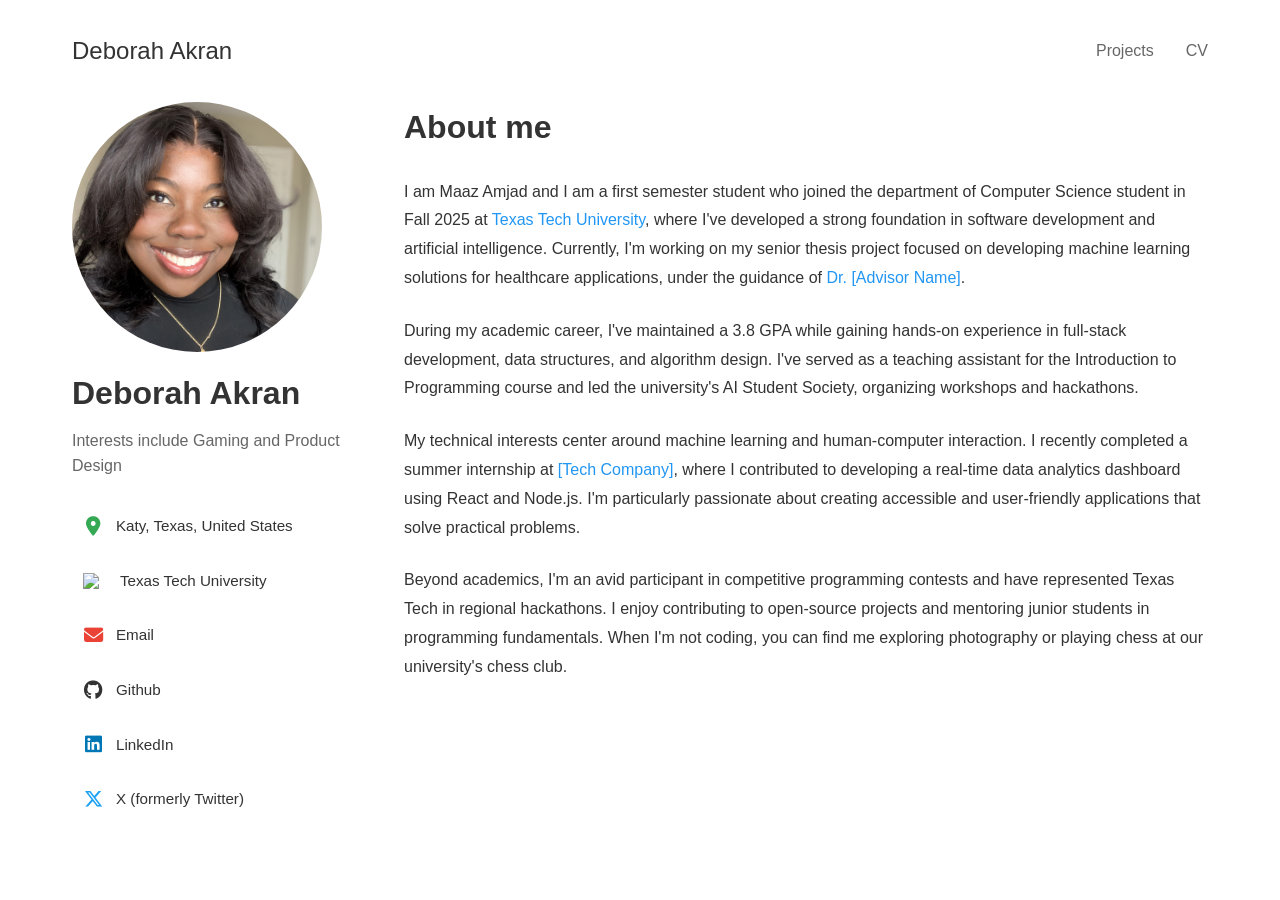
==== index.html @ 0fe55795 "Updated Profile Pic, and updated Resume" ====
<!DOCTYPE html>
<html lang="en">
<head>
    <meta charset="UTF-8">
    <meta name="viewport" content="width=device-width, initial-scale=1.0">
    <title>Deborah Akran - Academic Profile</title>
    <link rel="stylesheet" href="https://cdnjs.cloudflare.com/ajax/libs/font-awesome/6.4.2/css/all.min.css">
    <style>
        * {
            margin: 0;
            padding: 0;
            box-sizing: border-box;
            font-family: 'Segoe UI', Tahoma, Geneva, Verdana, sans-serif;
        }

        body {
            background-color: #ffffff;
            color: #333;
            line-height: 1.6;
        }

        .container {
            max-width: 1200px;
            margin: 0 auto;
            padding: 2rem;
        }

        nav {
            display: flex;
            justify-content: space-between;
            align-items: center;
            margin-bottom: 2rem;
        }

        .name-title {
            font-size: 1.5rem;
            color: #333;
            text-decoration: none;
        }

        .nav-links {
            display: flex;
            gap: 2rem;
        }

        .nav-links a {
            text-decoration: none;
            color: #666;
            transition: color 0.3s;
        }

        .nav-links a:hover {
            color: #2196F3;
        }

        .profile-section {
            display: grid;
            grid-template-columns: 300px 1fr;
            gap: 2rem;
            margin-bottom: 2rem;
        }

        .profile-sidebar {
            display: flex;
            flex-direction: column;
            gap: 0.5rem;
        }

        .profile-image {
            width: 250px;
            height: 250px;
            border-radius: 50%;
            object-fit: cover;
            margin-bottom: 0.5rem;
        }

        .profile-info h1 {
            font-size: 2rem;
            margin-bottom: 0.5rem;
        }

        .interests {
            color: #666;
            margin-bottom: 1rem;
        }

        .social-links {
            display: flex;
            flex-direction: column;
            gap: 0.5rem;
        }

        .social-link {
            text-decoration: none;
            color: #333;
            display: flex;
            align-items: center;
            gap: 0.8rem;
            padding: 0.7rem;
            transition: all 0.3s ease;
            border-radius: 8px;
            font-size: 0.95rem;
        }

        .social-link i {
            width: 20px;
            text-align: center;
            font-size: 1.2rem;
        }

        .ttu-logo {
            width: 16px; /* Smaller logo size */
            height: 16px;
            margin-right: 0.5rem;
        }

        /* Colorful icons */
        .social-link.linkedin i {
            color: #0077b5;
        }

        .social-link.github i {
            color: #333;
        }

        .social-link.twitter i {
            color: #1DA1F2;
        }

        .social-link.email i {
            color: #EA4335;
        }

        .social-link.university i {
            color: #cc0000;
        }

        .social-link.location i {
            color: #34a853;
        }

        /* Hover effects */
        .social-link:hover {
            transform: translateX(5px);
            background-color: #f8f9fa;
        }

        .social-link.linkedin:hover {
            background-color: #e6f3f9;
        }

        .social-link.github:hover {
            background-color: #f6f8fa;
        }

        .social-link.twitter:hover {
            background-color: #e8f5fd;
        }

        .social-link.email:hover {
            background-color: #fef2f2;
        }

        .social-link.university:hover {
            background-color: #fff5f5;
        }

        .social-link.location:hover {
            background-color: #f2f8f4;
        }

        .main-content h2 {
            font-size: 2rem;
            color: #333;
            margin-bottom: 1.5rem;
        }

        .content-block {
            margin-bottom: 1.5rem;
            line-height: 1.8;
        }

        .highlight-link {
            color: #2196F3;
            text-decoration: none;
            transition: color 0.3s;
        }

        .highlight-link:hover {
            text-decoration: underline;
            color: #1976D2;
        }

        .content-block p {
            margin-bottom: 1rem;
        }

        @media (max-width: 768px) {
            .profile-section {
                grid-template-columns: 1fr;
            }

            .profile-sidebar {
                align-items: center;
                text-align: center;
            }

            .nav-links {
                display: none;
            }

            .social-link {
                justify-content: center;
            }
        }
    </style>
</head>
<body>
    <div class="container">
        <nav>
            <a href="index.html" class="name-title">Deborah Akran</a>
            <div class="nav-links">
                <a href="projects.html">Projects</a>
                <a href="files/AkranDeborahRes.pdf" target="_blank">CV</a>
            </div>
        </nav>

        <div class="profile-section">
            <div class="profile-sidebar">
                <img src="images/linkedinheadshot.png" alt="Profile Picture" class="profile-image">
                <h1>Deborah Akran</h1>
                <p class="interests">Interests include Gaming and Product Design</p>
                <div class="social-links">
                    <a href="#" class="social-link location">
                        <i class="fas fa-map-marker-alt"></i>
                        Katy, Texas, United States
                    </a>
                    <a href="https://www.ttu.edu" class="social-link university" target="_blank">
                        <img src="images/logo.png" alt="TTU Logo" class="ttu-logo">
                        Texas Tech University
                    </a>
                    <a href="mailto:maaz.amjad@ttu.edu" class="social-link email">
                        <i class="fas fa-envelope"></i>
                        Email
                    </a>
                    <a href="https://github.com/MaazAmjad" class="social-link github" target="_blank">
                        <i class="fab fa-github"></i>
                        Github
                    </a>
                    <a href="https://www.linkedin.com/in/maazmjad/" class="social-link linkedin" target="_blank">
                        <i class="fab fa-linkedin"></i>
                        LinkedIn
                    </a>
                    <a href="https://x.com/MaazAmjad13" class="social-link twitter" target="_blank">
                        <i class="fab fa-x-twitter"></i>
                        X (formerly Twitter)
                    </a>
                </div>
            </div>

            <div class="main-content">
                <h2>About me</h2>
                <div class="content-block">
                    <p> I am Maaz Amjad and I am a  first semester student who joined the department of Computer Science student in Fall 2025 at <a href="https://www.ttu.edu" class="highlight-link" target="_blank">Texas Tech University</a>, where I've developed a strong foundation in software development and artificial intelligence. Currently, I'm working on my senior thesis project focused on developing machine learning solutions for healthcare applications, under the guidance of <a href="#" class="highlight-link">Dr. [Advisor Name]</a>.</p>
                </div>

                <div class="content-block">
                    <p>During my academic career, I've maintained a 3.8 GPA while gaining hands-on experience in full-stack development, data structures, and algorithm design. I've served as a teaching assistant for the Introduction to Programming course and led the university's AI Student Society, organizing workshops and hackathons.</p>
                </div>

                <div class="content-block">
                    <p>My technical interests center around machine learning and human-computer interaction. I recently completed a summer internship at <a href="#" class="highlight-link">[Tech Company]</a>, where I contributed to developing a real-time data analytics dashboard using React and Node.js. I'm particularly passionate about creating accessible and user-friendly applications that solve practical problems.</p>
                </div>

                <div class="content-block">
                    <p>Beyond academics, I'm an avid participant in competitive programming contests and have represented Texas Tech in regional hackathons. I enjoy contributing to open-source projects and mentoring junior students in programming fundamentals. When I'm not coding, you can find me exploring photography or playing chess at our university's chess club.</p>
                </div>
            </div>
        </div>
    </div>
</body>
</html>
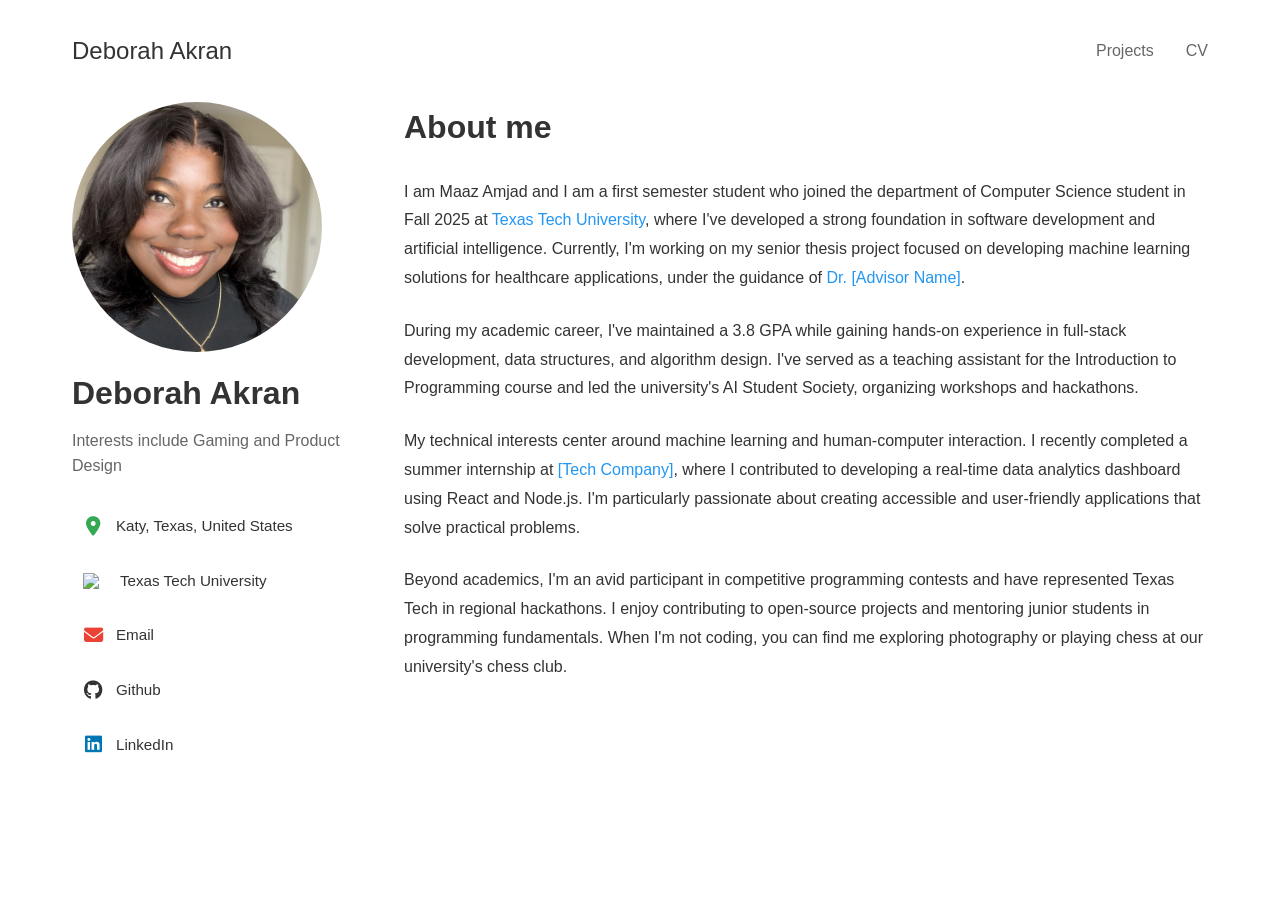
==== commit 1818541d: "Changed link to Github, also removed X" ====
--- a/index.html
+++ b/index.html
@@ -239,21 +239,17 @@
                         <img src="images/logo.png" alt="TTU Logo" class="ttu-logo">
                         Texas Tech University
                     </a>
-                    <a href="mailto:maaz.amjad@ttu.edu" class="social-link email">
+                    <a href="mailto:deborahakran00@gmail.com" class="social-link email" target="_blank">
                         <i class="fas fa-envelope"></i>
                         Email
                     </a>
-                    <a href="https://github.com/MaazAmjad" class="social-link github" target="_blank">
+                    <a href="https://github.com/deborah313" class="social-link github" target="_blank">
                         <i class="fab fa-github"></i>
                         Github
                     </a>
                     <a href="https://www.linkedin.com/in/maazmjad/" class="social-link linkedin" target="_blank">
                         <i class="fab fa-linkedin"></i>
                         LinkedIn
-                    </a>
-                    <a href="https://x.com/MaazAmjad13" class="social-link twitter" target="_blank">
-                        <i class="fab fa-x-twitter"></i>
-                        X (formerly Twitter)
                     </a>
                 </div>
             </div>
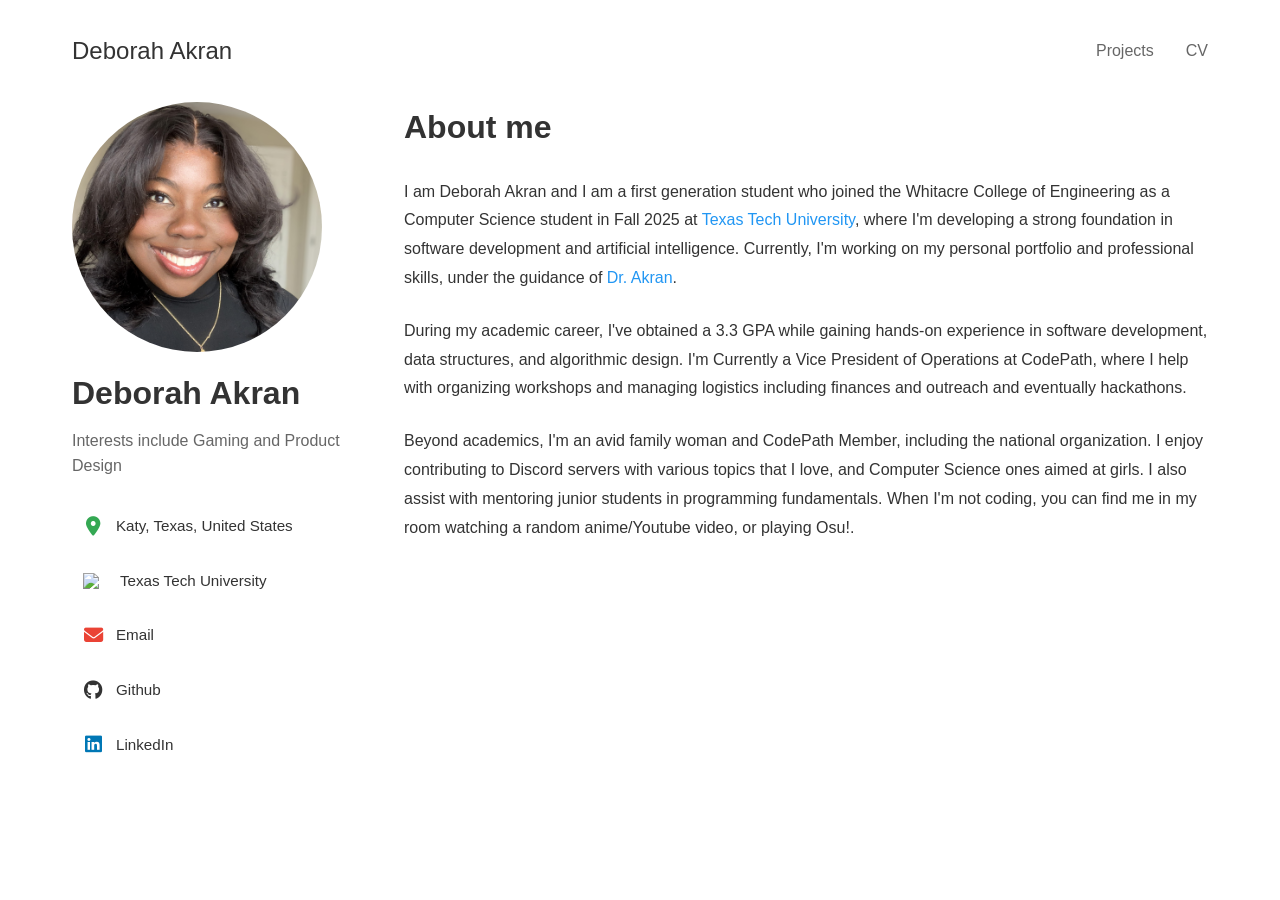
==== commit 982afae3: "Updated Linkedin link and updated the About Me section" ====
--- a/index.html
+++ b/index.html
@@ -247,7 +247,7 @@
                         <i class="fab fa-github"></i>
                         Github
                     </a>
-                    <a href="https://www.linkedin.com/in/maazmjad/" class="social-link linkedin" target="_blank">
+                    <a href="https://www.linkedin.com/in/deborah-akran/" class="social-link linkedin" target="_blank">
                         <i class="fab fa-linkedin"></i>
                         LinkedIn
                     </a>
@@ -257,19 +257,22 @@
             <div class="main-content">
                 <h2>About me</h2>
                 <div class="content-block">
-                    <p> I am Maaz Amjad and I am a  first semester student who joined the department of Computer Science student in Fall 2025 at <a href="https://www.ttu.edu" class="highlight-link" target="_blank">Texas Tech University</a>, where I've developed a strong foundation in software development and artificial intelligence. Currently, I'm working on my senior thesis project focused on developing machine learning solutions for healthcare applications, under the guidance of <a href="#" class="highlight-link">Dr. [Advisor Name]</a>.</p>
+                    <p> I am Deborah Akran and I am a  first generation student who joined the Whitacre College of Engineering as a 
+                        Computer Science student in Fall 2025 at <a href="https://www.ttu.edu" class="highlight-link" target="_blank">Texas Tech University</a>, where I'm developing a strong foundation in software development and artificial intelligence. 
+                        Currently, I'm working on my personal portfolio and professional skills, under the guidance of <a href="#" class="highlight-link">Dr. Akran</a>.</p>
                 </div>
 
                 <div class="content-block">
-                    <p>During my academic career, I've maintained a 3.8 GPA while gaining hands-on experience in full-stack development, data structures, and algorithm design. I've served as a teaching assistant for the Introduction to Programming course and led the university's AI Student Society, organizing workshops and hackathons.</p>
+                    <p>During my academic career, I've obtained a 3.3 GPA while gaining hands-on experience 
+                        in software development, data structures, and algorithmic design. I'm Currently a Vice President of Operations at CodePath,
+                        where I help with organizing workshops and managing logistics including finances and outreach and eventually hackathons.</p>
                 </div>
 
                 <div class="content-block">
-                    <p>My technical interests center around machine learning and human-computer interaction. I recently completed a summer internship at <a href="#" class="highlight-link">[Tech Company]</a>, where I contributed to developing a real-time data analytics dashboard using React and Node.js. I'm particularly passionate about creating accessible and user-friendly applications that solve practical problems.</p>
-                </div>
-
-                <div class="content-block">
-                    <p>Beyond academics, I'm an avid participant in competitive programming contests and have represented Texas Tech in regional hackathons. I enjoy contributing to open-source projects and mentoring junior students in programming fundamentals. When I'm not coding, you can find me exploring photography or playing chess at our university's chess club.</p>
+                    <p>Beyond academics, I'm an avid family woman and CodePath Member, including the national organization. I enjoy contributing to Discord servers with various topics that
+                        I love, and Computer Science ones aimed at girls. I also assist with mentoring junior students in 
+                        programming fundamentals. When I'm not coding, you can find me in my room watching a random anime/Youtube video, or 
+                        playing Osu!.</p>
                 </div>
             </div>
         </div>
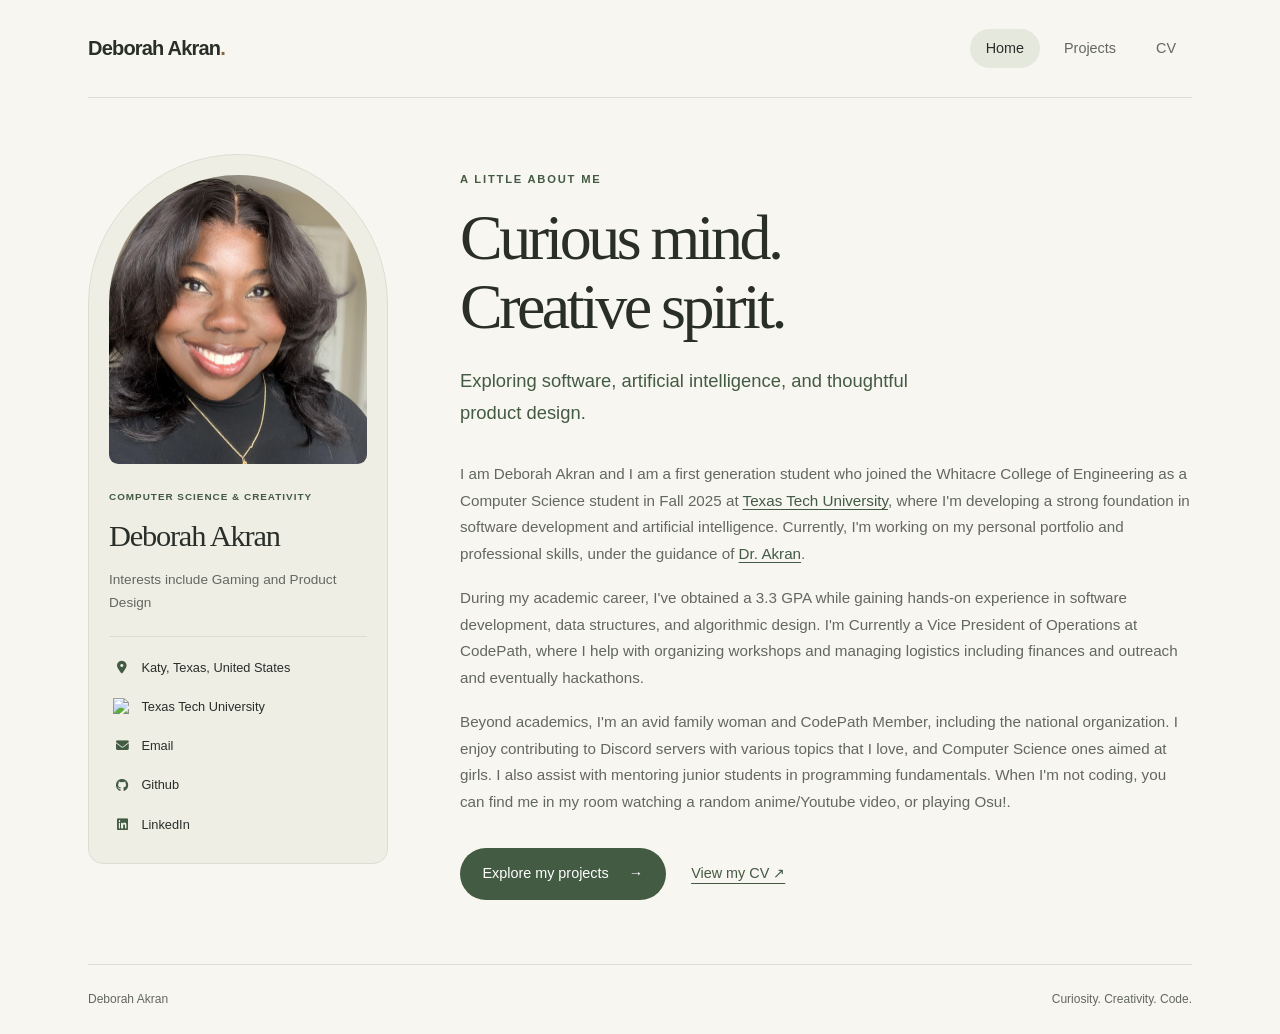
==== commit cb502b01: "Refresh portfolio styling and add home navigation" ====
--- a/index.html
+++ b/index.html
@@ -1,283 +1,79 @@
-<!DOCTYPE html>
-<html lang="en">
-<head>
-    <meta charset="UTF-8">
-    <meta name="viewport" content="width=device-width, initial-scale=1.0">
-    <title>Deborah Akran - Academic Profile</title>
-    <link rel="stylesheet" href="https://cdnjs.cloudflare.com/ajax/libs/font-awesome/6.4.2/css/all.min.css">
-    <style>
-        * {
-            margin: 0;
-            padding: 0;
-            box-sizing: border-box;
-            font-family: 'Segoe UI', Tahoma, Geneva, Verdana, sans-serif;
-        }
-
-        body {
-            background-color: #ffffff;
-            color: #333;
-            line-height: 1.6;
-        }
-
-        .container {
-            max-width: 1200px;
-            margin: 0 auto;
-            padding: 2rem;
-        }
-
-        nav {
-            display: flex;
-            justify-content: space-between;
-            align-items: center;
-            margin-bottom: 2rem;
-        }
-
-        .name-title {
-            font-size: 1.5rem;
-            color: #333;
-            text-decoration: none;
-        }
-
-        .nav-links {
-            display: flex;
-            gap: 2rem;
-        }
-
-        .nav-links a {
-            text-decoration: none;
-            color: #666;
-            transition: color 0.3s;
-        }
-
-        .nav-links a:hover {
-            color: #2196F3;
-        }
-
-        .profile-section {
-            display: grid;
-            grid-template-columns: 300px 1fr;
-            gap: 2rem;
-            margin-bottom: 2rem;
-        }
-
-        .profile-sidebar {
-            display: flex;
-            flex-direction: column;
-            gap: 0.5rem;
-        }
-
-        .profile-image {
-            width: 250px;
-            height: 250px;
-            border-radius: 50%;
-            object-fit: cover;
-            margin-bottom: 0.5rem;
-        }
-
-        .profile-info h1 {
-            font-size: 2rem;
-            margin-bottom: 0.5rem;
-        }
-
-        .interests {
-            color: #666;
-            margin-bottom: 1rem;
-        }
-
-        .social-links {
-            display: flex;
-            flex-direction: column;
-            gap: 0.5rem;
-        }
-
-        .social-link {
-            text-decoration: none;
-            color: #333;
-            display: flex;
-            align-items: center;
-            gap: 0.8rem;
-            padding: 0.7rem;
-            transition: all 0.3s ease;
-            border-radius: 8px;
-            font-size: 0.95rem;
-        }
-
-        .social-link i {
-            width: 20px;
-            text-align: center;
-            font-size: 1.2rem;
-        }
-
-        .ttu-logo {
-            width: 16px; /* Smaller logo size */
-            height: 16px;
-            margin-right: 0.5rem;
-        }
-
-        /* Colorful icons */
-        .social-link.linkedin i {
-            color: #0077b5;
-        }
-
-        .social-link.github i {
-            color: #333;
-        }
-
-        .social-link.twitter i {
-            color: #1DA1F2;
-        }
-
-        .social-link.email i {
-            color: #EA4335;
-        }
-
-        .social-link.university i {
-            color: #cc0000;
-        }
-
-        .social-link.location i {
-            color: #34a853;
-        }
-
-        /* Hover effects */
-        .social-link:hover {
-            transform: translateX(5px);
-            background-color: #f8f9fa;
-        }
-
-        .social-link.linkedin:hover {
-            background-color: #e6f3f9;
-        }
-
-        .social-link.github:hover {
-            background-color: #f6f8fa;
-        }
-
-        .social-link.twitter:hover {
-            background-color: #e8f5fd;
-        }
-
-        .social-link.email:hover {
-            background-color: #fef2f2;
-        }
-
-        .social-link.university:hover {
-            background-color: #fff5f5;
-        }
-
-        .social-link.location:hover {
-            background-color: #f2f8f4;
-        }
-
-        .main-content h2 {
-            font-size: 2rem;
-            color: #333;
-            margin-bottom: 1.5rem;
-        }
-
-        .content-block {
-            margin-bottom: 1.5rem;
-            line-height: 1.8;
-        }
-
-        .highlight-link {
-            color: #2196F3;
-            text-decoration: none;
-            transition: color 0.3s;
-        }
-
-        .highlight-link:hover {
-            text-decoration: underline;
-            color: #1976D2;
-        }
-
-        .content-block p {
-            margin-bottom: 1rem;
-        }
-
-        @media (max-width: 768px) {
-            .profile-section {
-                grid-template-columns: 1fr;
-            }
-
-            .profile-sidebar {
-                align-items: center;
-                text-align: center;
-            }
-
-            .nav-links {
-                display: none;
-            }
-
-            .social-link {
-                justify-content: center;
-            }
-        }
-    </style>
-</head>
-<body>
-    <div class="container">
-        <nav>
-            <a href="index.html" class="name-title">Deborah Akran</a>
-            <div class="nav-links">
-                <a href="projects.html">Projects</a>
-                <a href="files/AkranDeborahRes.pdf" target="_blank">CV</a>
-            </div>
-        </nav>
-
-        <div class="profile-section">
-            <div class="profile-sidebar">
-                <img src="images/linkedinheadshot.png" alt="Profile Picture" class="profile-image">
-                <h1>Deborah Akran</h1>
-                <p class="interests">Interests include Gaming and Product Design</p>
-                <div class="social-links">
-                    <a href="#" class="social-link location">
-                        <i class="fas fa-map-marker-alt"></i>
-                        Katy, Texas, United States
-                    </a>
-                    <a href="https://www.ttu.edu" class="social-link university" target="_blank">
-                        <img src="images/logo.png" alt="TTU Logo" class="ttu-logo">
-                        Texas Tech University
-                    </a>
-                    <a href="mailto:deborahakran00@gmail.com" class="social-link email" target="_blank">
-                        <i class="fas fa-envelope"></i>
-                        Email
-                    </a>
-                    <a href="https://github.com/deborah313" class="social-link github" target="_blank">
-                        <i class="fab fa-github"></i>
-                        Github
-                    </a>
-                    <a href="https://www.linkedin.com/in/deborah-akran/" class="social-link linkedin" target="_blank">
-                        <i class="fab fa-linkedin"></i>
-                        LinkedIn
-                    </a>
-                </div>
-            </div>
-
-            <div class="main-content">
-                <h2>About me</h2>
-                <div class="content-block">
-                    <p> I am Deborah Akran and I am a  first generation student who joined the Whitacre College of Engineering as a 
-                        Computer Science student in Fall 2025 at <a href="https://www.ttu.edu" class="highlight-link" target="_blank">Texas Tech University</a>, where I'm developing a strong foundation in software development and artificial intelligence. 
-                        Currently, I'm working on my personal portfolio and professional skills, under the guidance of <a href="#" class="highlight-link">Dr. Akran</a>.</p>
-                </div>
-
-                <div class="content-block">
-                    <p>During my academic career, I've obtained a 3.3 GPA while gaining hands-on experience 
-                        in software development, data structures, and algorithmic design. I'm Currently a Vice President of Operations at CodePath,
-                        where I help with organizing workshops and managing logistics including finances and outreach and eventually hackathons.</p>
-                </div>
-
-                <div class="content-block">
-                    <p>Beyond academics, I'm an avid family woman and CodePath Member, including the national organization. I enjoy contributing to Discord servers with various topics that
-                        I love, and Computer Science ones aimed at girls. I also assist with mentoring junior students in 
-                        programming fundamentals. When I'm not coding, you can find me in my room watching a random anime/Youtube video, or 
-                        playing Osu!.</p>
-                </div>
-            </div>
-        </div>
-    </div>
-</body>
-</html>
-
-
+<!DOCTYPE html>
+<html lang="en">
+<head>
+    <meta charset="UTF-8">
+    <meta name="viewport" content="width=device-width, initial-scale=1.0">
+    <title>Deborah Akran - Academic Profile</title>
+    <link rel="stylesheet" href="https://cdnjs.cloudflare.com/ajax/libs/font-awesome/6.4.2/css/all.min.css">
+    <link rel="stylesheet" href="styles.css">
+</head>
+<body>
+    <div class="container">
+        <nav aria-label="Main navigation">
+            <a href="index.html" class="name-title">Deborah Akran<span class="brand-dot">.</span></a>
+            <div class="nav-links">
+                <a href="index.html" aria-current="page">Home</a>
+                <a href="projects.html">Projects</a>
+                <a href="cv.html">CV</a>
+            </div>
+        </nav>
+
+        <main class="profile-section">
+            <div class="profile-sidebar">
+                <img src="images/linkedinheadshot.png" alt="Deborah Akran" class="profile-image">
+                <p class="eyebrow">Computer science &amp; creativity</p>
+                <h1>Deborah Akran</h1>
+                <p class="interests">Interests include Gaming and Product Design</p>
+                <div class="social-links">
+                    <div class="social-link location">
+                        <i class="fas fa-map-marker-alt"></i>
+                        Katy, Texas, United States
+                    </div>
+                    <a href="https://www.ttu.edu" class="social-link university" target="_blank" rel="noopener noreferrer">
+                        <img src="images/logo.png" alt="TTU Logo" class="ttu-logo">
+                        Texas Tech University
+                    </a>
+                    <a href="mailto:deborahakran00@gmail.com" class="social-link email" target="_blank" rel="noopener noreferrer">
+                        <i class="fas fa-envelope"></i>
+                        Email
+                    </a>
+                    <a href="https://github.com/deborah313" class="social-link github" target="_blank" rel="noopener noreferrer">
+                        <i class="fab fa-github"></i>
+                        Github
+                    </a>
+                    <a href="https://www.linkedin.com/in/deborah-akran/" class="social-link linkedin" target="_blank" rel="noopener noreferrer">
+                        <i class="fab fa-linkedin"></i>
+                        LinkedIn
+                    </a>
+                </div>
+            </div>
+
+            <div class="main-content">
+                <p class="eyebrow">A little about me</p>
+                <h2>Curious mind.<br>Creative spirit.</h2>
+                <p class="intro">Exploring software, artificial intelligence, and thoughtful product design.</p>
+                <div class="content-block">
+                    <p> I am Deborah Akran and I am a  first generation student who joined the Whitacre College of Engineering as a
+                        Computer Science student in Fall 2025 at <a href="https://www.ttu.edu" class="highlight-link" target="_blank" rel="noopener noreferrer">Texas Tech University</a>, where I'm developing a strong foundation in software development and artificial intelligence.
+                        Currently, I'm working on my personal portfolio and professional skills, under the guidance of <a href="#" class="highlight-link">Dr. Akran</a>.</p>
+                </div>
+
+                <div class="content-block">
+                    <p>During my academic career, I've obtained a 3.3 GPA while gaining hands-on experience
+                        in software development, data structures, and algorithmic design. I'm Currently a Vice President of Operations at CodePath,
+                        where I help with organizing workshops and managing logistics including finances and outreach and eventually hackathons.</p>
+                </div>
+
+                <div class="content-block">
+                    <p>Beyond academics, I'm an avid family woman and CodePath Member, including the national organization. I enjoy contributing to Discord servers with various topics that
+                        I love, and Computer Science ones aimed at girls. I also assist with mentoring junior students in
+                        programming fundamentals. When I'm not coding, you can find me in my room watching a random anime/Youtube video, or
+                        playing Osu!.</p>
+                </div>
+                <div class="page-actions"><a class="button" href="projects.html">Explore my projects <span aria-hidden="true">&rarr;</span></a><a class="text-link" href="cv.html">View my CV &nearr;</a></div>
+            </div>
+        </main>
+        <footer>Deborah Akran <span>Curiosity. Creativity. Code.</span></footer>
+    </div>
+</body>
+</html>
--- a/styles.css
+++ b/styles.css
@@ -0,0 +1,69 @@
+:root {
+    color-scheme: light;
+    --ink: #292e29;
+    --muted: #63685f;
+    --accent: #435a43;
+    --line: #dcded3;
+}
+* { box-sizing: border-box; margin: 0; padding: 0; }
+body { background: #f7f6f0; color: var(--ink); font-family: 'Segoe UI', sans-serif; line-height: 1.75; }
+a { color: var(--accent); }
+a:focus-visible { outline: 3px solid #8a643c; outline-offset: 5px; }
+.container { max-width: 1200px; margin: auto; padding: 0 3rem; }
+nav { display: flex; justify-content: space-between; align-items: center; gap: 1.5rem; padding: 1.8rem 0; border-bottom: 1px solid var(--line); margin-bottom: 3.5rem; }
+.name-title { color: var(--ink); text-decoration: none; font-size: 1.25rem; font-weight: 650; letter-spacing: -.04em; }
+.brand-dot { color: #8a643c; }
+.nav-links { display: flex; gap: .5rem; }
+.nav-links a { color: var(--muted); text-decoration: none; padding: .45rem 1rem; border-radius: 30px; font-size: .9rem; }
+.nav-links a:hover, .nav-links a[aria-current="page"] { background: #e5e8dd; color: var(--ink); }
+.profile-section { display: grid; grid-template-columns: 300px minmax(0, 1fr); gap: 4.5rem; align-items: start; padding-bottom: 4rem; }
+.profile-sidebar { background: #eeeee4; border: 1px solid var(--line); border-radius: 160px 160px 16px 16px; padding: 1.25rem; }
+.profile-image { display: block; width: 100%; aspect-ratio: 1 / 1.12; object-fit: cover; border-radius: 140px 140px 10px 10px; margin-bottom: 1.5rem; }
+.eyebrow { font-size: .7rem; text-transform: uppercase; letter-spacing: .16em; font-weight: 650; color: var(--accent); margin-bottom: .8rem; }
+.profile-sidebar .eyebrow { font-size: .62rem; letter-spacing: .1em; }
+.profile-sidebar h1 { font-family: Georgia, serif; font-size: 1.9rem; font-weight: 400; letter-spacing: -.04em; line-height: 1.2; }
+.interests { color: var(--muted); font-size: .85rem; margin: .8rem 0 1.3rem; }
+.social-links { border-top: 1px solid var(--line); padding-top: .8rem; display: flex; flex-direction: column; gap: .15rem; }
+.social-link { display: flex; align-items: center; gap: .65rem; padding: .45rem .25rem; font-size: .8rem; text-decoration: none; color: var(--ink); border-radius: 5px; }
+a.social-link:hover { background: #e0e4d6; }
+.social-link i { width: 18px; text-align: center; color: var(--accent); }
+.ttu-logo { width: 18px; height: 18px; object-fit: contain; }
+.main-content { padding-top: 1rem; }
+.main-content h2 { font-family: Georgia, 'Times New Roman', serif; font-size: clamp(2.8rem, 5vw, 4.5rem); font-weight: 400; line-height: 1.08; letter-spacing: -.055em; margin-bottom: 1.5rem; }
+.intro { font-size: 1.15rem; color: var(--accent); max-width: 32rem; margin-bottom: 2rem; }
+.content-block { font-size: .95rem; color: var(--muted); margin-bottom: 1.1rem; }
+.highlight-link { color: var(--accent); text-underline-offset: 3px; }
+.page-actions { display: flex; align-items: center; flex-wrap: wrap; gap: 1.6rem; margin-top: 2rem; }
+.button, .cv-download-button { display: inline-flex; align-items: center; justify-content: center; gap: 1.25rem; background: var(--accent); color: white; padding: .85rem 1.4rem; border-radius: 30px; text-decoration: none; font-size: .9rem; }
+.button:hover, .cv-download-button:hover { background: #2c402e; }
+.text-link { font-size: .9rem; text-underline-offset: 5px; }
+footer { border-top: 1px solid var(--line); padding: 1.5rem 0; display: flex; justify-content: space-between; gap: 1rem; font-size: .75rem; color: var(--muted); }
+.back-link { display: inline-block; margin-bottom: 1.5rem; text-decoration: none; font-size: .9rem; }
+.back-link:hover { text-decoration: underline; text-underline-offset: 4px; }
+.page-title { font-family: Georgia, serif; font-size: clamp(2.5rem, 5vw, 3.5rem); font-weight: 400; letter-spacing: -.04em; line-height: 1.2; margin-bottom: 2rem; }
+.cv-section { text-align: center; padding: 4rem 2rem; margin-bottom: 3rem; background: #eeeee4; border: 1px solid var(--line); border-radius: 16px; }
+.cv-section .page-title { margin-bottom: 1rem; }
+.cv-intro { margin-bottom: 2rem; color: var(--muted); }
+.cv-icon { width: 22px; height: 22px; }
+.cv-description { margin-top: 1.2rem; color: var(--muted); font-size: .85rem; }
+.project-card { background: #fdfcf8; border-color: var(--line); border-radius: 16px; }
+.project-title, .key-features li::before { color: var(--accent); }
+.skill-tag, .project-timeline { background: #e5e8dd; color: var(--accent); }
+@media (max-width: 850px) {
+    .container { padding: 0 1.5rem; }
+    .profile-section { grid-template-columns: 250px minmax(0, 1fr); gap: 2rem; }
+}
+@media (max-width: 640px) {
+    nav { flex-wrap: wrap; gap: .8rem; margin-bottom: 2rem; padding: 1.2rem 0; }
+    .nav-links { gap: .2rem; }
+    .nav-links a { padding: .45rem .75rem; }
+    .profile-section { grid-template-columns: 1fr; gap: 2.5rem; }
+    .profile-sidebar { width: 100%; max-width: 320px; justify-self: center; }
+    .main-content { padding-top: 0; }
+    .cv-section { padding: 2.5rem 1rem; }
+    footer { flex-wrap: wrap; }
+}
+@media (prefers-reduced-motion: reduce) {
+    *, *::before, *::after { transition: none !important; }
+    .project-card:hover { transform: none; }
+}
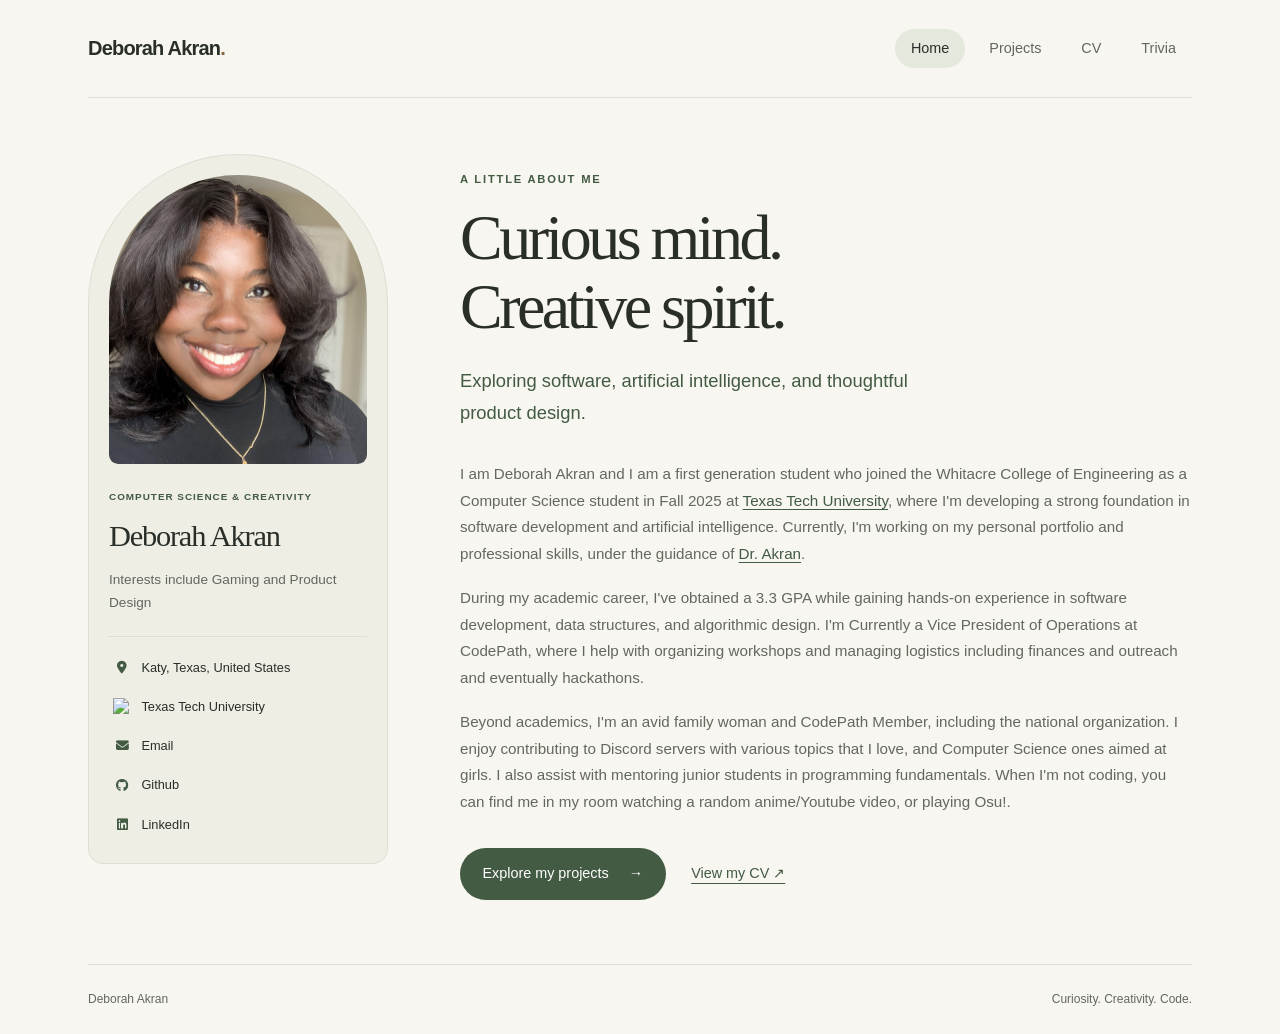
==== commit b2bacc11: "Add trivia page and refresh CV page layout" ====
--- a/index.html
+++ b/index.html
@@ -15,6 +15,7 @@
                 <a href="index.html" aria-current="page">Home</a>
                 <a href="projects.html">Projects</a>
                 <a href="cv.html">CV</a>
+                <a href="trivia.html">Trivia</a>
             </div>
         </nav>
 
--- a/styles.css
+++ b/styles.css
@@ -52,6 +52,8 @@
 @media (max-width: 850px) {
     .container { padding: 0 1.5rem; }
     .profile-section { grid-template-columns: 250px minmax(0, 1fr); gap: 2rem; }
+    .cv-grid { grid-template-columns: 1fr; gap: 3rem; }
+    .cv-side-col { border-top: 1px solid var(--line); padding-top: 3rem; }
 }
 @media (max-width: 640px) {
     nav { flex-wrap: wrap; gap: .8rem; margin-bottom: 2rem; padding: 1.2rem 0; }
@@ -67,3 +69,62 @@
     *, *::before, *::after { transition: none !important; }
     .project-card:hover { transform: none; }
 }
+
+/* CV Page Styles */
+.cv-layout { padding-bottom: 4rem; }
+.cv-header { border-bottom: 1px solid var(--line); padding-bottom: 2.5rem; margin-bottom: 3.5rem; }
+.cv-header .page-title { margin-bottom: .5rem; }
+.cv-actions { margin-top: 1.5rem; display: flex; gap: 1rem; }
+.cv-grid { display: grid; grid-template-columns: minmax(0, 1fr) 280px; gap: 4.5rem; }
+.cv-main-col { display: flex; flex-direction: column; gap: 3rem; }
+.cv-side-col { display: flex; flex-direction: column; gap: 3rem; }
+.cv-block { display: flex; flex-direction: column; gap: 1.5rem; }
+.cv-section-title { font-family: Georgia, serif; font-size: 1.5rem; font-weight: 400; color: var(--accent); border-bottom: 1px solid var(--line); padding-bottom: .5rem; margin-bottom: .5rem; }
+.cv-item { display: flex; flex-direction: column; gap: .5rem; }
+.cv-item-header { display: flex; justify-content: space-between; align-items: baseline; gap: 1rem; }
+.cv-item-title { font-size: 1.1rem; font-weight: 650; color: var(--ink); }
+.cv-item-date { font-size: .85rem; color: var(--muted); font-weight: 500; white-space: nowrap; }
+.cv-item-subtitle { font-size: .9rem; color: var(--accent); font-weight: 500; }
+.cv-item-bullets { padding-left: 1.25rem; font-size: .9rem; color: var(--muted); display: flex; flex-direction: column; gap: .4rem; }
+.cv-item-bullets li { list-style-type: square; }
+.skill-category { display: flex; flex-direction: column; gap: .5rem; margin-bottom: 1rem; }
+.skill-cat-title { font-size: .85rem; text-transform: uppercase; letter-spacing: .08em; color: var(--ink); font-weight: 650; }
+.skills-list { display: flex; flex-wrap: wrap; gap: .4rem; }
+.skills-list .skill-tag { padding: .3rem .75rem; font-size: .8rem; border-radius: 4px; }
+.cv-contact-list { list-style: none; display: flex; flex-direction: column; gap: .75rem; font-size: .85rem; color: var(--muted); }
+.cv-contact-list i { color: var(--accent); width: 16px; margin-right: .5rem; }
+
+/* Deborah trivia */
+.trivia-page { max-width: 720px; margin: 0 auto; padding-bottom: 4rem; }
+.trivia-page .page-title { margin-bottom: 1rem; }
+.trivia-intro { color: var(--muted); margin-bottom: 2rem; }
+.quiz-card { padding: clamp(1.25rem, 4vw, 2.5rem); background: #fdfcf8; border: 1px solid var(--line); border-radius: 16px; }
+.quiz-card[hidden], .quiz-card [hidden] { display: none; }
+.quiz-card h2 { font-size: clamp(1.35rem, 3vw, 1.8rem); line-height: 1.35; margin-bottom: 1.5rem; }
+.quiz-card button { font: inherit; cursor: pointer; min-height: 48px; }
+.quiz-card button:focus-visible { outline: 3px solid #8a643c; outline-offset: 4px; }
+.quiz-card .button { border: 0; }
+.quiz-answers { display: grid; gap: .75rem; }
+.quiz-answers button, .no-tip { border: 1px solid var(--line); border-radius: 8px; background: white; color: var(--ink); padding: .85rem 1rem; text-align: left; }
+.quiz-answers button:hover:not([aria-disabled]) { background: #eeeee4; border-color: var(--accent); }
+.quiz-answers button[aria-disabled] { cursor: default; }
+.quiz-answers .answer-correct { background: #e5eddf; border-color: #435a43; }
+.quiz-answers .answer-incorrect { background: #f8e8df; border-color: #a56642; }
+.quiz-feedback { margin: 1.25rem 0; color: var(--accent); }
+.quiz-feedback:empty { margin: 0; }
+.tip-card { text-align: center; }
+.tip-card h2 { font-size: 2.3rem; margin: 1rem 0 .5rem; }
+.quiz-score { color: var(--accent); font-weight: 600; }
+.pretend-note { color: var(--muted); font-size: .85rem; margin: 1rem 0 1.5rem; }
+.tip-options { display: grid; grid-template-columns: repeat(3, 1fr); gap: .75rem; }
+.tip-options button { border: 0; border-radius: 8px; padding: 1.25rem .5rem; background: var(--accent); color: white; font-size: 1.75rem; font-weight: 600; }
+.tip-options button:hover { background: #2c402e; }
+.tip-options span { display: block; font-size: .75rem; font-weight: 400; margin-top: .4rem; }
+.no-tip { width: 100%; text-align: center; margin-top: .75rem; }
+.no-tip:hover { background: #eeeee4; }
+#receipt .text-link { display: block; margin-top: 1.25rem; }
+@media (max-width: 400px) {
+    .tip-options { gap: .4rem; }
+    .tip-options button { font-size: 1.4rem; }
+    .tip-options span { font-size: .7rem; }
+}
